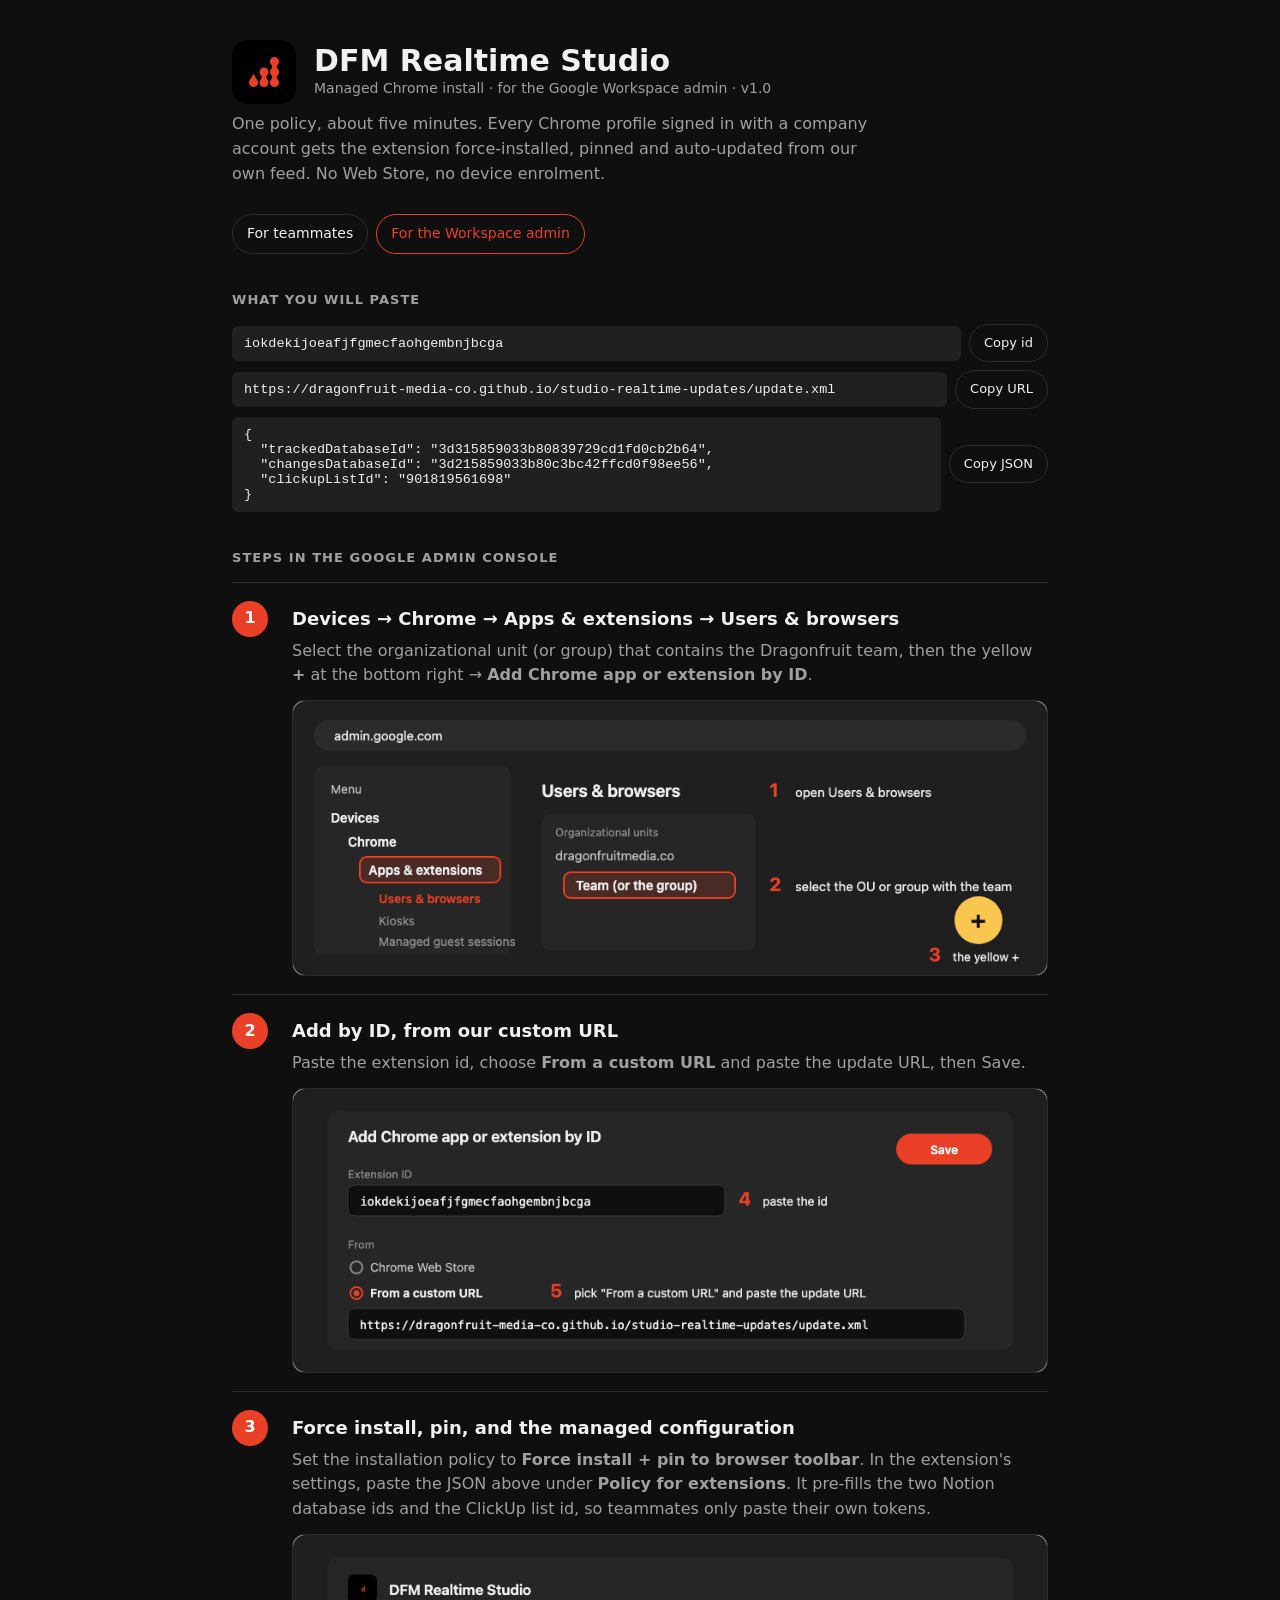
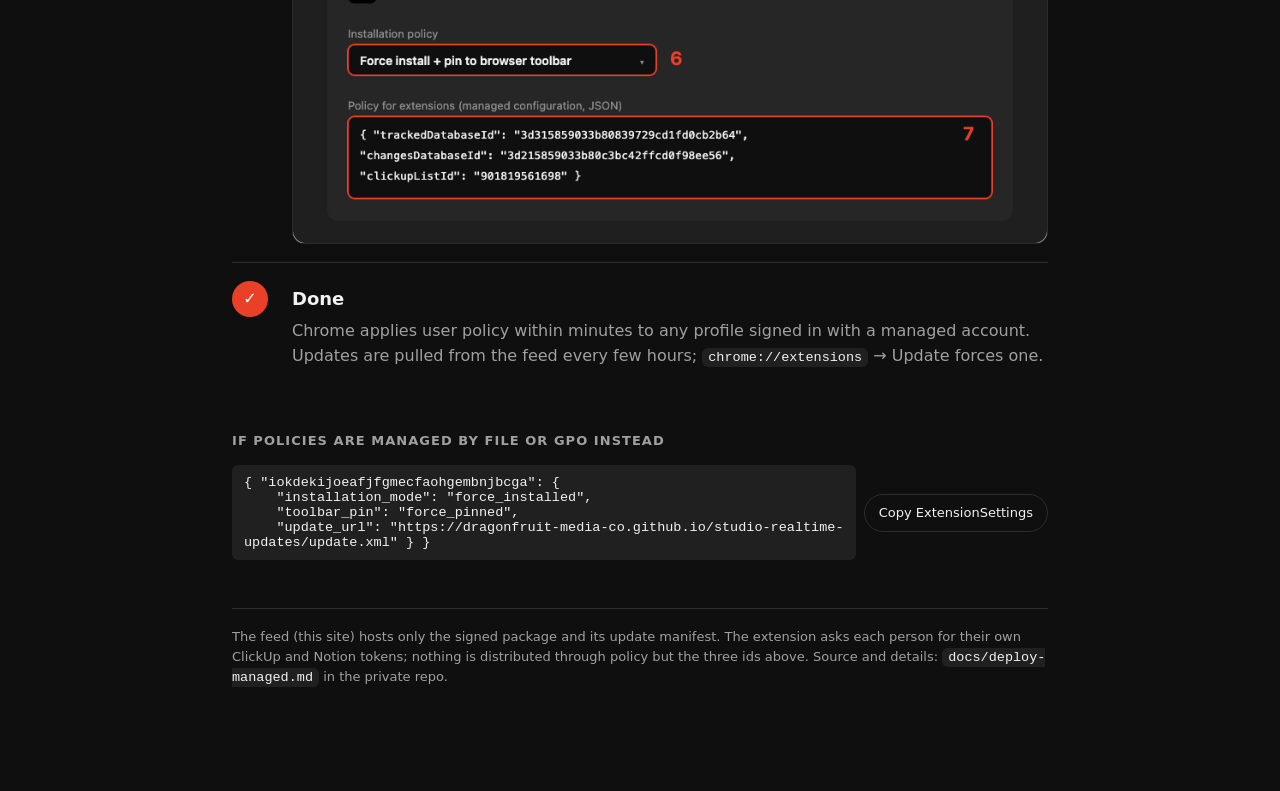
==== admin.html @ 1dee013c "install pages: visual teammate guide + admin managed-install page, short README" ====
<!doctype html>
<html lang="en">
<meta charset="utf-8"><meta name="viewport" content="width=device-width,initial-scale=1">
<title>DFM Realtime Studio — managed install (admin)</title>
<link rel="icon" href="img/icon.png"><link rel="stylesheet" href="style.css">
<div class="wrap">
  <div class="hero"><img src="img/icon.png" alt=""><div><h1>DFM Realtime Studio</h1><div class="v">Managed Chrome install · for the Google Workspace admin · <span id="version">…</span></div></div></div>
  <p class="lead">One policy, about five minutes. Every Chrome profile signed in with a company account gets the extension force-installed, pinned and auto-updated from our own feed. No Web Store, no device enrolment.</p>
  <nav class="tabs"><a href="./">For teammates</a><a class="on" href="admin.html">For the Workspace admin</a></nav>

  <h2>What you will paste</h2>
  <div class="copy"><code id="c-id">iokdekijoeafjfgmecfaohgembnjbcga</code><button data-copy="c-id">Copy id</button></div>
  <div class="copy"><code id="c-url">https://dragonfruit-media-co.github.io/studio-realtime-updates/update.xml</code><button data-copy="c-url">Copy URL</button></div>
  <div class="copy"><pre><code id="c-json">{
  "trackedDatabaseId": "3d315859033b80839729cd1fd0cb2b64",
  "changesDatabaseId": "3d215859033b80c3bc42ffcd0f98ee56",
  "clickupListId": "901819561698"
}</code></pre><button data-copy="c-json">Copy JSON</button></div>

  <h2>Steps in the Google Admin console</h2>
  <div class="step"><div class="n">1</div><div><h3>Devices → Chrome → Apps &amp; extensions → Users &amp; browsers</h3><p>Select the organizational unit (or group) that contains the Dragonfruit team, then the yellow <b>+</b> at the bottom right → <b>Add Chrome app or extension by ID</b>.</p><img src="img/admin-1-navigate.png" alt="Admin console navigation: Devices, Chrome, Apps and extensions, Users and browsers, select the OU, plus button"></div></div>
  <div class="step"><div class="n">2</div><div><h3>Add by ID, from our custom URL</h3><p>Paste the extension id, choose <b>From a custom URL</b> and paste the update URL, then Save.</p><img src="img/admin-2-add.png" alt="Add Chrome app or extension by ID dialog with the id and the custom update URL"></div></div>
  <div class="step"><div class="n">3</div><div><h3>Force install, pin, and the managed configuration</h3><p>Set the installation policy to <b>Force install + pin to browser toolbar</b>. In the extension's settings, paste the JSON above under <b>Policy for extensions</b>. It pre-fills the two Notion database ids and the ClickUp list id, so teammates only paste their own tokens.</p><img src="img/admin-3-policy.png" alt="Installation policy set to Force install and pin, managed configuration JSON"></div></div>
  <div class="step"><div class="n">✓</div><div><h3>Done</h3><p>Chrome applies user policy within minutes to any profile signed in with a managed account. Updates are pulled from the feed every few hours; <code>chrome://extensions</code> → Update forces one.</p></div></div>

  <h2>If policies are managed by file or GPO instead</h2>
  <div class="copy"><pre><code id="c-ext">{ "iokdekijoeafjfgmecfaohgembnjbcga": {
    "installation_mode": "force_installed",
    "toolbar_pin": "force_pinned",
    "update_url": "https://dragonfruit-media-co.github.io/studio-realtime-updates/update.xml" } }</code></pre><button data-copy="c-ext">Copy ExtensionSettings</button></div>

  <p class="foot">The feed (this site) hosts only the signed package and its update manifest. The extension asks each person for their own ClickUp and Notion tokens; nothing is distributed through policy but the three ids above. Source and details: <code>docs/deploy-managed.md</code> in the private repo.</p>
</div>
<script>
  fetch('update.xml').then((r) => r.text()).then((t) => { const v = /version='([^']+)'/.exec(t)?.[1]; if (v) document.getElementById('version').textContent = 'v' + v; }).catch(() => {});
  for (const b of document.querySelectorAll('button[data-copy]')) b.onclick = async () => { const t = document.getElementById(b.dataset.copy).textContent; try { await navigator.clipboard.writeText(t); b.classList.add('ok'); const was = b.textContent; b.textContent = 'Copied'; setTimeout(() => { b.textContent = was; b.classList.remove('ok'); }, 1400); } catch {} };
</script>
</html>
---- style.css ----
:root { color-scheme: dark; --bg: #0f0f0f; --card: #171717; --line: #2c2c2c; --fg: #f1f1f1; --muted: #a0a0a0; --brand: #E94027; }
* { box-sizing: border-box; }
body { margin: 0; background: var(--bg); color: var(--fg); font: 16px/1.55 system-ui, -apple-system, "Segoe UI", sans-serif; }
.wrap { max-width: 860px; margin: 0 auto; padding: 40px 22px 80px; }
.hero { display: flex; align-items: center; gap: 18px; margin-bottom: 8px; }
.hero img { width: 64px; height: 64px; border-radius: 16px; }
.hero h1 { margin: 0; font-size: 30px; line-height: 1.15; }
.hero .v { color: var(--muted); font-size: 14px; }
.lead { color: var(--muted); margin: 6px 0 28px; max-width: 640px; }
.tabs { display: flex; gap: 8px; margin: 0 0 24px; flex-wrap: wrap; }
.tabs a { color: var(--fg); text-decoration: none; padding: 8px 14px; border: 1px solid var(--line); border-radius: 999px; font-size: 14px; }
.tabs a.on, .tabs a:hover { border-color: var(--brand); color: var(--brand); }
.callout { display: flex; gap: 14px; align-items: flex-start; padding: 16px 18px; border: 1px solid var(--line); border-radius: 14px; background: var(--card); margin: 0 0 28px; }
.callout .dot { width: 12px; height: 12px; border-radius: 50%; background: #1e8e3e; margin-top: 7px; flex: 0 0 auto; }
.callout b { display: block; margin-bottom: 2px; }
.callout p { margin: 0; color: var(--muted); font-size: 15px; }
h2 { font-size: 13px; letter-spacing: 0.08em; text-transform: uppercase; color: var(--muted); margin: 36px 0 14px; }
.step { display: grid; grid-template-columns: 44px 1fr; gap: 16px; padding: 18px 0; border-top: 1px solid var(--line); }
.step .n { width: 36px; height: 36px; border-radius: 50%; background: var(--brand); color: #fff; font-weight: 700; display: grid; place-items: center; font-size: 16px; }
.step h3 { margin: 4px 0 6px; font-size: 18px; }
.step p { margin: 0 0 8px; color: var(--muted); }
.step img { display: block; width: 100%; border-radius: 12px; border: 1px solid var(--line); margin-top: 12px; }
.btn { display: inline-block; background: var(--brand); color: #fff; text-decoration: none; padding: 11px 18px; border-radius: 999px; font-weight: 600; margin: 6px 0 4px; }
.btn:hover { filter: brightness(1.08); }
code, .copy code { font: 13.5px ui-monospace, SFMono-Regular, Menlo, monospace; background: #202020; padding: 2px 6px; border-radius: 6px; color: var(--fg); overflow-wrap: anywhere; }
.copy { display: flex; gap: 8px; align-items: center; margin: 8px 0; }
.copy code { flex: 1; padding: 10px 12px; display: block; }
.copy pre { flex: 1; margin: 0; }
.copy pre code { display: block; white-space: pre-wrap; }
.copy button { border: 1px solid var(--line); background: transparent; color: var(--fg); font: inherit; font-size: 13px; padding: 8px 14px; border-radius: 999px; cursor: pointer; }
.copy button:hover { border-color: var(--brand); color: var(--brand); }
.copy button.ok { border-color: #1e8e3e; color: #1e8e3e; }
.foot { margin-top: 48px; padding-top: 18px; border-top: 1px solid var(--line); color: var(--muted); font-size: 13px; }
.foot a { color: var(--muted); }
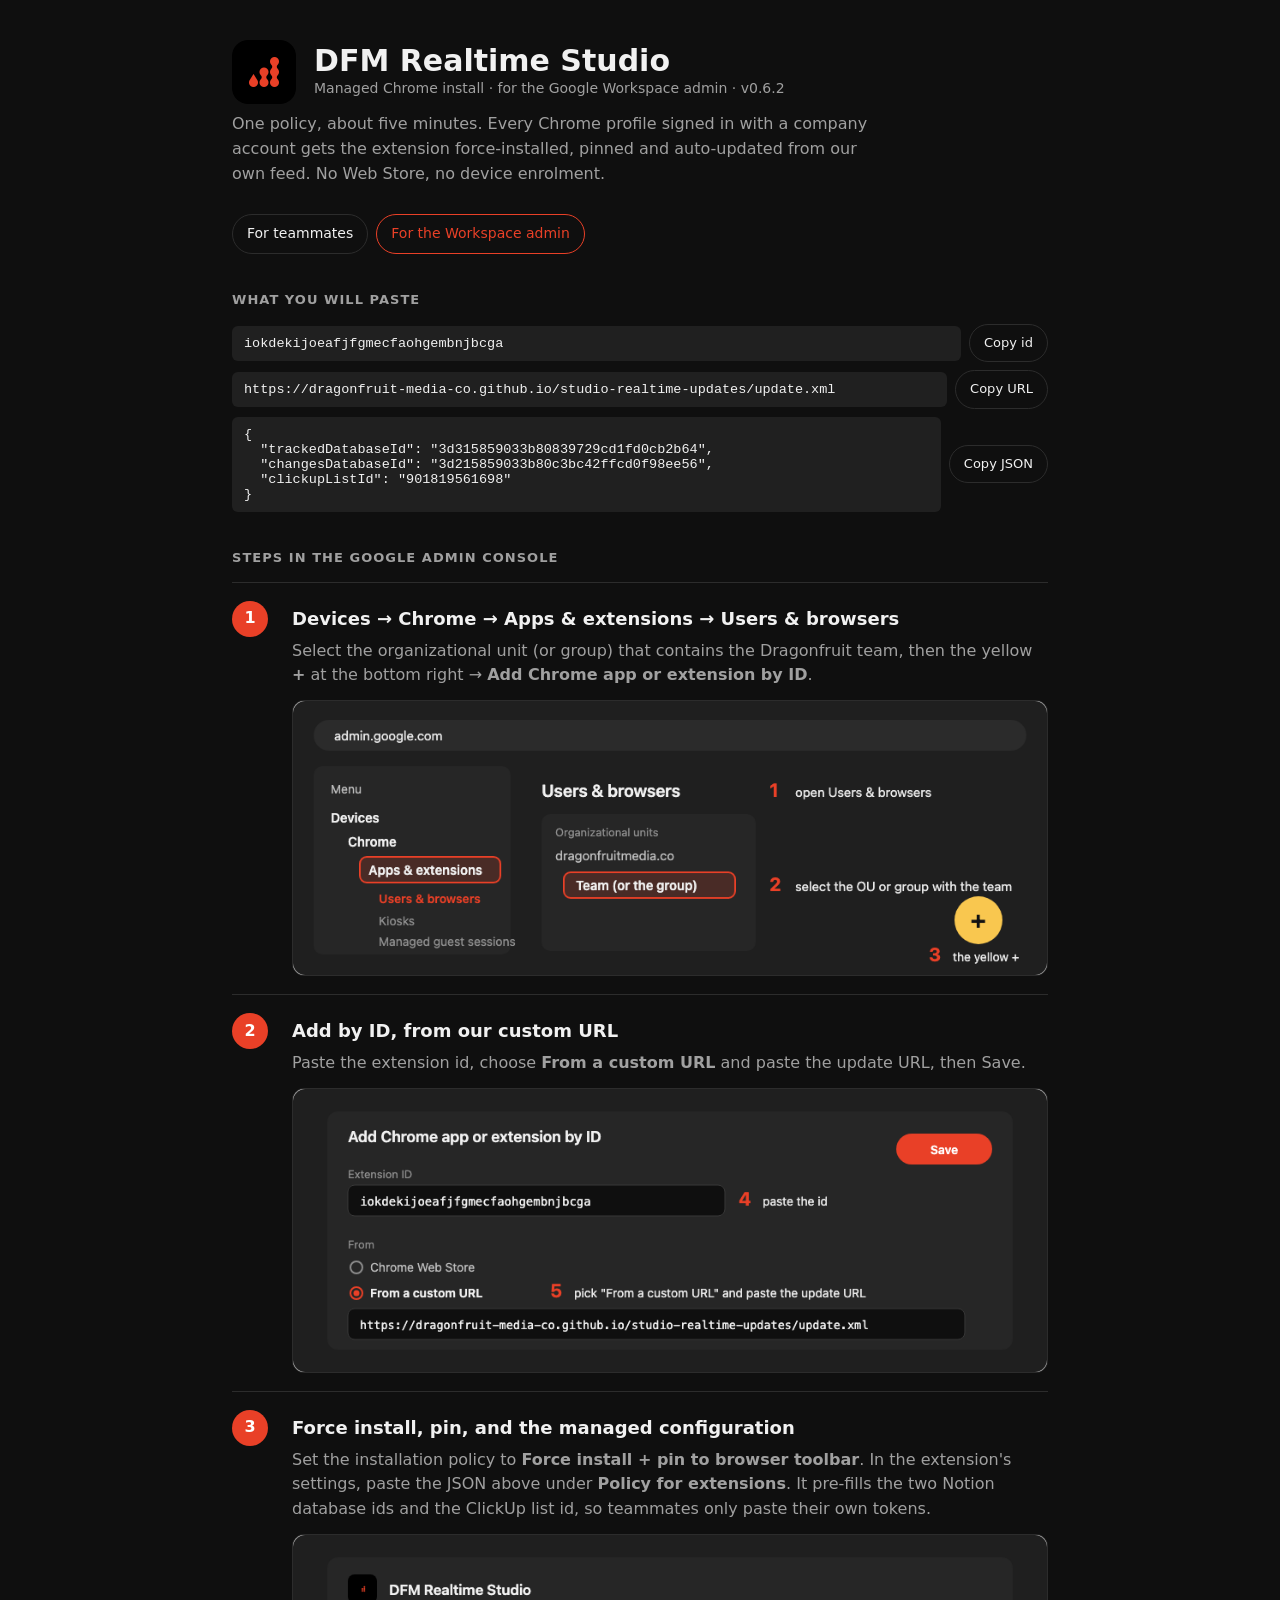
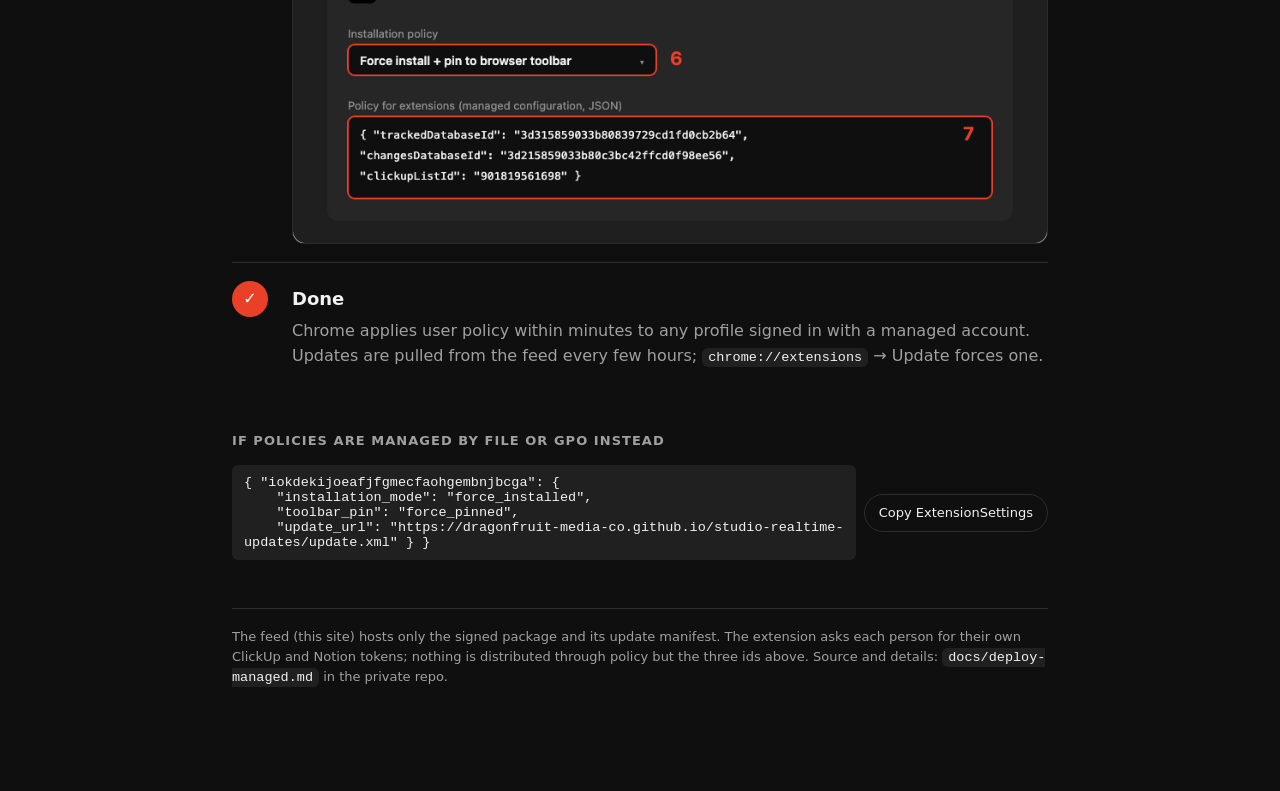
==== commit 21da1ffb: "release 0.6.2" ====
--- a/admin.html
+++ b/admin.html
@@ -32,7 +32,7 @@
   <p class="foot">The feed (this site) hosts only the signed package and its update manifest. The extension asks each person for their own ClickUp and Notion tokens; nothing is distributed through policy but the three ids above. Source and details: <code>docs/deploy-managed.md</code> in the private repo.</p>
 </div>
 <script>
-  fetch('update.xml').then((r) => r.text()).then((t) => { const v = /version='([^']+)'/.exec(t)?.[1]; if (v) document.getElementById('version').textContent = 'v' + v; }).catch(() => {});
+  fetch('update.xml').then((r) => r.text()).then((t) => { const v = /appid=[\s\S]*?version='([^']+)'/.exec(t)?.[1]; if (v) document.getElementById('version').textContent = 'v' + v; }).catch(() => {});
   for (const b of document.querySelectorAll('button[data-copy]')) b.onclick = async () => { const t = document.getElementById(b.dataset.copy).textContent; try { await navigator.clipboard.writeText(t); b.classList.add('ok'); const was = b.textContent; b.textContent = 'Copied'; setTimeout(() => { b.textContent = was; b.classList.remove('ok'); }, 1400); } catch {} };
 </script>
 </html>
